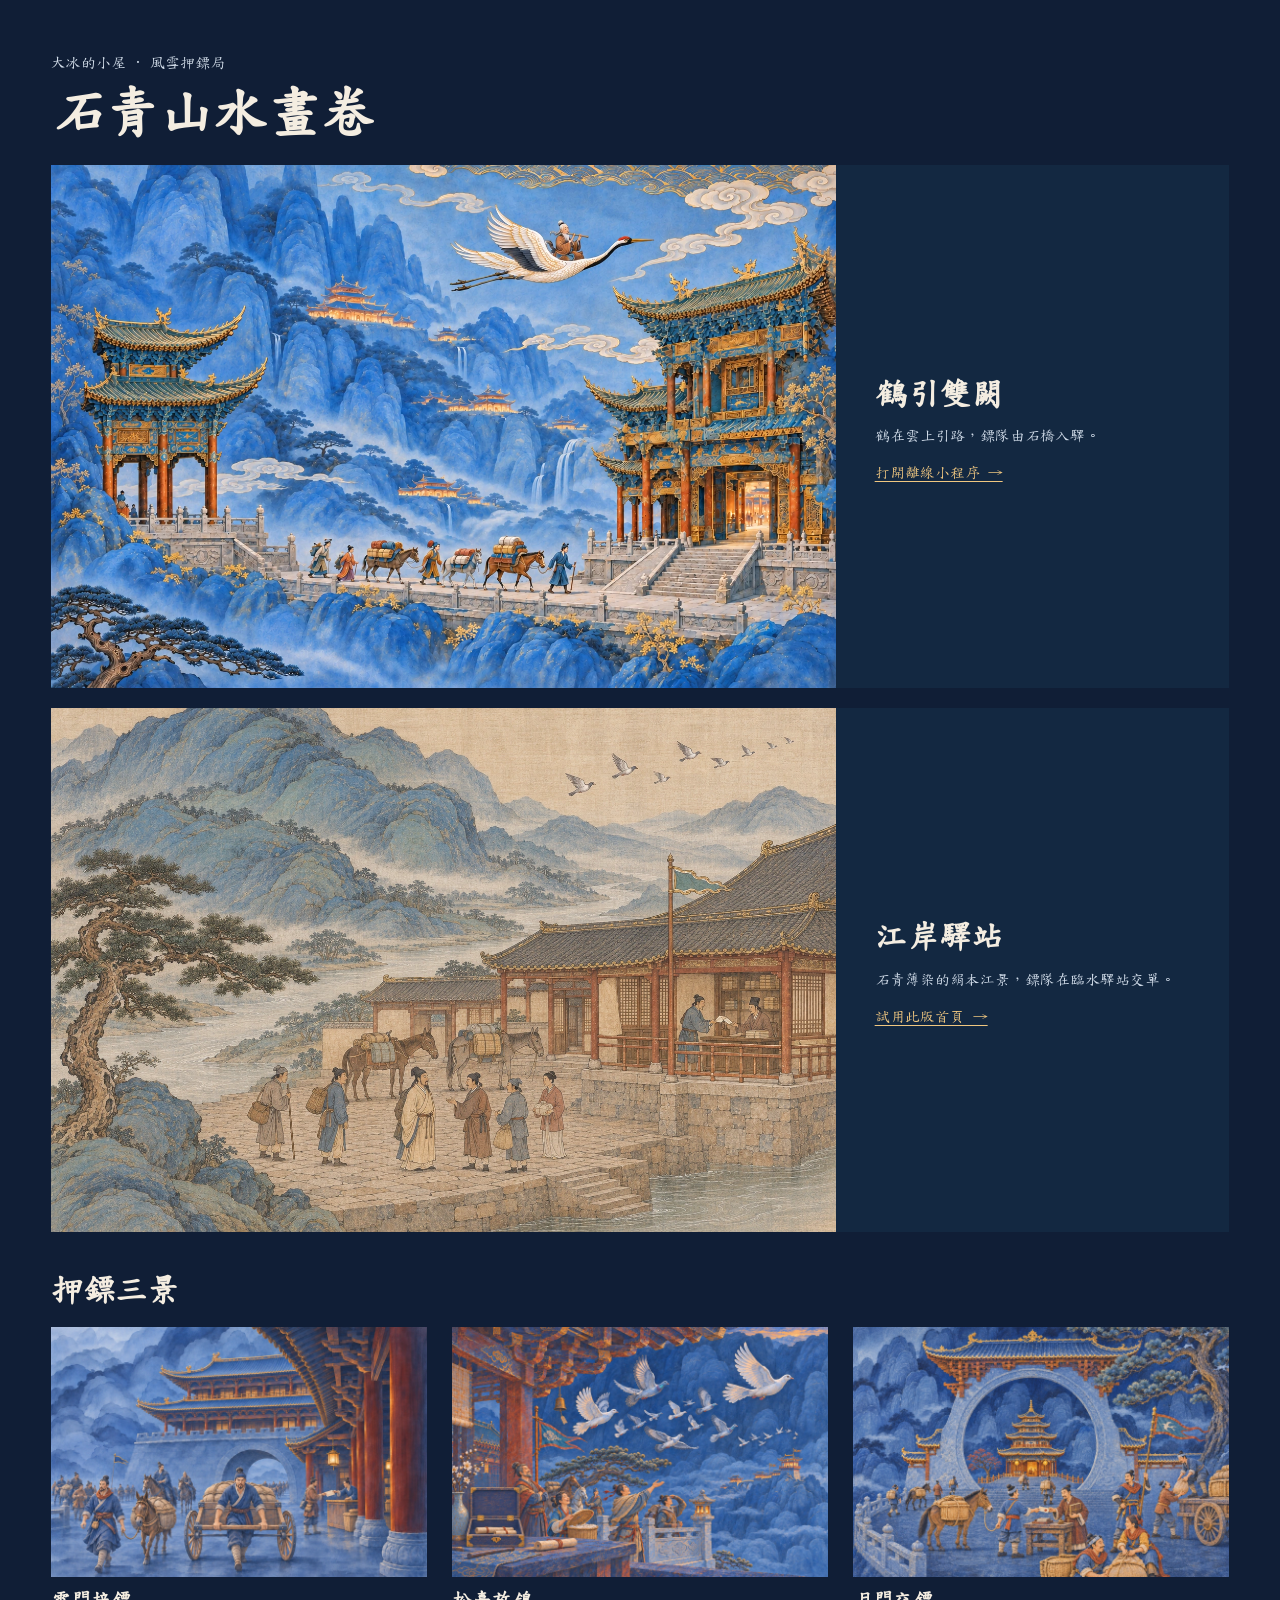
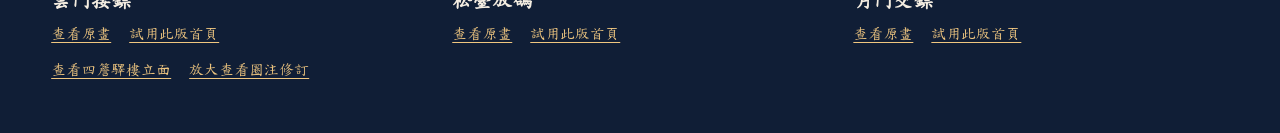
==== 02_小程序原型/视觉选样.html @ 3b7d3f7c "备份风雪押镖局全部项目与交付包" ====
<!doctype html>
<html lang="zh-Hant">
<head>
  <meta charset="utf-8">
  <meta name="viewport" content="width=device-width,initial-scale=1">
  <meta name="theme-color" content="#132841">
  <title>風雪押鏢局 · 石青山水畫卷</title>
  <link rel="icon" href="data:,">
  <link rel="stylesheet" href="assets/fonts/standard-kai.css">
  <link rel="stylesheet" href="css/theme-adapter.css">
  <style>
    * { box-sizing: border-box; }
    body { margin: 0; color: var(--color-text); background: var(--color-stage); font: 15px/1.6 var(--font-body); }
    main { max-width: 1340px; margin: auto; padding: clamp(16px,4vw,54px); }
    h1,h2,h3,p,figure { margin: 0; }
    h1,h2,h3 { font-family: var(--font-display); }
    h1 { font-size: clamp(28px,5vw,54px); line-height: 1.18; }
    h2 { margin-block: 32px 12px; font-size: clamp(23px,3vw,32px); }
    h3 { margin-top: 7px; font-size: 20px; }
    a { color: var(--color-gold); text-underline-offset: 4px; }
    a:focus-visible { outline: 2px solid var(--color-gold); outline-offset: 3px; }
    img { display: block; width: 100%; height: auto; }
    .brand { color: var(--color-stage-muted); margin-bottom: 6px; }
    .cover { margin-top: 20px; display: grid; grid-template-columns: minmax(0, 2fr) minmax(190px, 1fr); align-items: center; background: var(--color-bg); }
    .cover figcaption { padding: clamp(18px,3vw,40px); }
    .cover h2 { margin: 0 0 5px; }
    figcaption p, article p { color: var(--color-secondary); }
    .cover figcaption a { display: inline-block; margin-top: 13px; }
    .choices { display: grid; grid-template-columns: repeat(3,minmax(0,1fr)); gap: clamp(15px,2vw,28px); }
    article img { aspect-ratio: 3/2; }
    .links { display: flex; flex-wrap: wrap; gap: 8px 18px; margin-top: 6px; }
    .details { margin-top: 12px; }
    @media (max-width:720px) {
      .cover,.choices { grid-template-columns: 1fr; }
      .choices { gap: 24px; }
      .cover figcaption { padding: 13px 16px 17px; }
    }
  </style>
</head>
<body><main>
  <header><p class="brand">大冰的小屋 · 風雪押鏢局</p><h1>石青山水畫卷</h1></header>
  <figure class="cover">
    <a href="assets/stone-blue/crane-pass.webp" aria-label="查看鶴引雙闕原畫"><img src="assets/stone-blue/crane-pass.webp" alt="仙人乘鶴吹笛，鏢隊沿有石欄的山道向右行進，穿過青綠描金的雙闕。"></a>
    <figcaption><h2>鶴引雙闕</h2><p>鶴在雲上引路，鏢隊由石橋入驛。</p><a href="index.html">打開離線小程序 →</a></figcaption>
  </figure>
  <figure class="cover">
    <a href="assets/stone-blue/riverside-post.webp" aria-label="查看江岸驛站原畫"><img src="assets/stone-blue/riverside-post.webp" alt="石青群山下，鏢隊與馱騾歇在江岸石坪，驛人隔案交單，群鴿飛過屋頂。"></a>
    <figcaption><h2>江岸驛站</h2><p>石青薄染的絹本江景，鏢隊在臨水驛站交單。</p><a href="index.html?look=d">試用此版首頁 →</a></figcaption>
  </figure>
  <section aria-labelledby="scenes"><h2 id="scenes">押鏢三景</h2>
    <div class="choices">
      <article><a href="assets/stone-blue/caravan.webp"><img src="assets/stone-blue/caravan.webp" alt="雙輪糧車與馱隊經過城門，廊燈下有人交接文書。"></a><h3>雲門接鏢</h3><div class="links"><a href="assets/stone-blue/caravan.webp">查看原畫</a><a href="index.html?look=a">試用此版首頁</a></div></article>
      <article><a href="assets/stone-blue/flock.webp"><img src="assets/stone-blue/flock.webp" alt="松臺旁的驛人放飛成群信鴿，木匣中收著信卷。"></a><h3>松臺放鴿</h3><div class="links"><a href="assets/stone-blue/flock.webp">查看原畫</a><a href="index.html?look=b">試用此版首頁</a></div></article>
      <article><a href="assets/stone-blue/arrival.webp"><img src="assets/stone-blue/arrival.webp" alt="鏢師在石欄內停騾交單，腳伕背貨上階，四簷驛樓敞門收貨。"></a><h3>月門交鏢</h3><div class="links"><a href="assets/stone-blue/arrival.webp">查看原畫</a><a href="index.html?look=c">試用此版首頁</a></div></article>
    </div>
    <div class="links details"><a href="assets/stone-blue/elevation.webp">查看四簷驛樓立面</a><a href="assets/stone-blue/review-details.jpg">放大查看圈注修訂</a></div>
  </section>
</main></body>
</html>
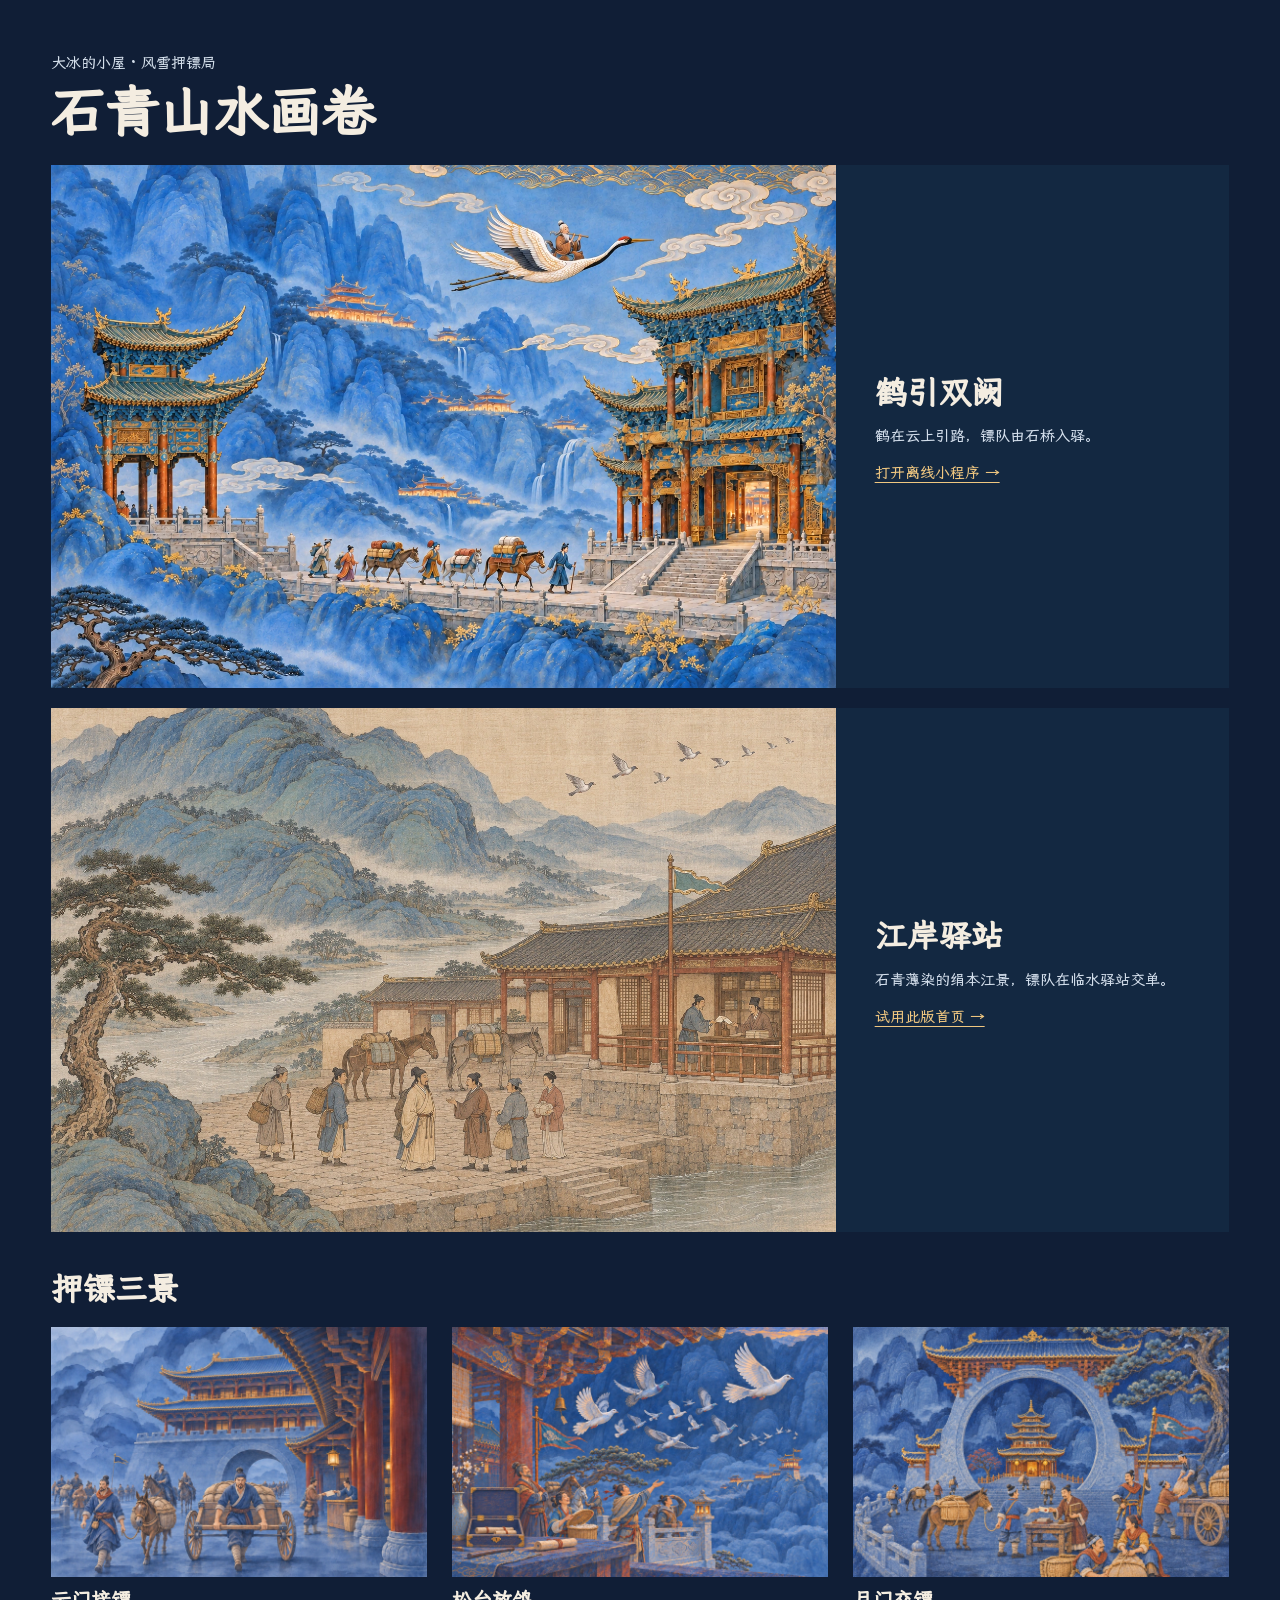
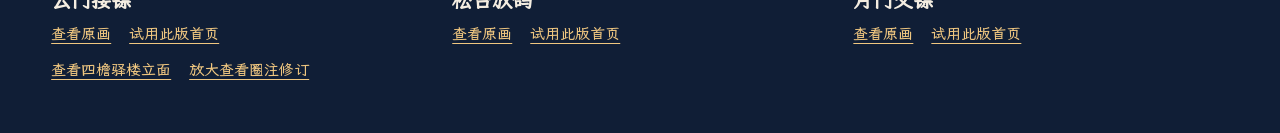
==== commit 3802890a: "同步六城小程序、公共素材新版与飞鸽页面" ====
--- a/02_小程序原型/视觉选样.html
+++ b/02_小程序原型/视觉选样.html
@@ -1,12 +1,12 @@
 <!doctype html>
-<html lang="zh-Hant">
+<html lang="zh-Hans">
 <head>
   <meta charset="utf-8">
   <meta name="viewport" content="width=device-width,initial-scale=1">
   <meta name="theme-color" content="#132841">
-  <title>風雪押鏢局 · 石青山水畫卷</title>
+  <title>风雪押镖局 · 石青山水画卷</title>
   <link rel="icon" href="data:,">
-  <link rel="stylesheet" href="assets/fonts/standard-kai.css">
+  <link rel="stylesheet" href="assets/fonts/kai-sc.css">
   <link rel="stylesheet" href="css/theme-adapter.css">
   <style>
     * { box-sizing: border-box; }
@@ -38,22 +38,22 @@
   </style>
 </head>
 <body><main>
-  <header><p class="brand">大冰的小屋 · 風雪押鏢局</p><h1>石青山水畫卷</h1></header>
+  <header><p class="brand">大冰的小屋 · 风雪押镖局</p><h1>石青山水画卷</h1></header>
   <figure class="cover">
-    <a href="assets/stone-blue/crane-pass.webp" aria-label="查看鶴引雙闕原畫"><img src="assets/stone-blue/crane-pass.webp" alt="仙人乘鶴吹笛，鏢隊沿有石欄的山道向右行進，穿過青綠描金的雙闕。"></a>
-    <figcaption><h2>鶴引雙闕</h2><p>鶴在雲上引路，鏢隊由石橋入驛。</p><a href="index.html">打開離線小程序 →</a></figcaption>
+    <a href="assets/stone-blue/crane-pass.webp" aria-label="查看鹤引双阙原画"><img src="assets/stone-blue/crane-pass.webp" alt="仙人乘鹤吹笛，镖队沿有石栏的山道向右行进，穿过青绿描金的双阙。"></a>
+    <figcaption><h2>鹤引双阙</h2><p>鹤在云上引路，镖队由石桥入驿。</p><a href="index.html">打开离线小程序 →</a></figcaption>
   </figure>
   <figure class="cover">
-    <a href="assets/stone-blue/riverside-post.webp" aria-label="查看江岸驛站原畫"><img src="assets/stone-blue/riverside-post.webp" alt="石青群山下，鏢隊與馱騾歇在江岸石坪，驛人隔案交單，群鴿飛過屋頂。"></a>
-    <figcaption><h2>江岸驛站</h2><p>石青薄染的絹本江景，鏢隊在臨水驛站交單。</p><a href="index.html?look=d">試用此版首頁 →</a></figcaption>
+    <a href="assets/stone-blue/riverside-post.webp" aria-label="查看江岸驿站原画"><img src="assets/stone-blue/riverside-post.webp" alt="石青群山下，镖队与驮骡歇在江岸石坪，驿人隔案交单，群鸽飞过屋顶。"></a>
+    <figcaption><h2>江岸驿站</h2><p>石青薄染的绢本江景，镖队在临水驿站交单。</p><a href="index.html?look=d">试用此版首页 →</a></figcaption>
   </figure>
-  <section aria-labelledby="scenes"><h2 id="scenes">押鏢三景</h2>
+  <section aria-labelledby="scenes"><h2 id="scenes">押镖三景</h2>
     <div class="choices">
-      <article><a href="assets/stone-blue/caravan.webp"><img src="assets/stone-blue/caravan.webp" alt="雙輪糧車與馱隊經過城門，廊燈下有人交接文書。"></a><h3>雲門接鏢</h3><div class="links"><a href="assets/stone-blue/caravan.webp">查看原畫</a><a href="index.html?look=a">試用此版首頁</a></div></article>
-      <article><a href="assets/stone-blue/flock.webp"><img src="assets/stone-blue/flock.webp" alt="松臺旁的驛人放飛成群信鴿，木匣中收著信卷。"></a><h3>松臺放鴿</h3><div class="links"><a href="assets/stone-blue/flock.webp">查看原畫</a><a href="index.html?look=b">試用此版首頁</a></div></article>
-      <article><a href="assets/stone-blue/arrival.webp"><img src="assets/stone-blue/arrival.webp" alt="鏢師在石欄內停騾交單，腳伕背貨上階，四簷驛樓敞門收貨。"></a><h3>月門交鏢</h3><div class="links"><a href="assets/stone-blue/arrival.webp">查看原畫</a><a href="index.html?look=c">試用此版首頁</a></div></article>
+      <article><a href="assets/stone-blue/caravan.webp"><img src="assets/stone-blue/caravan.webp" alt="双轮粮车与驮队经过城门，廊灯下有人交接文书。"></a><h3>云门接镖</h3><div class="links"><a href="assets/stone-blue/caravan.webp">查看原画</a><a href="index.html?look=a">试用此版首页</a></div></article>
+      <article><a href="assets/stone-blue/flock.webp"><img src="assets/stone-blue/flock.webp" alt="松台旁的驿人放飞成群信鸽，木匣中收着信卷。"></a><h3>松台放鸽</h3><div class="links"><a href="assets/stone-blue/flock.webp">查看原画</a><a href="index.html?look=b">试用此版首页</a></div></article>
+      <article><a href="assets/stone-blue/arrival.webp"><img src="assets/stone-blue/arrival.webp" alt="镖师在石栏内停骡交单，脚伕背货上阶，四檐驿楼敞门收货。"></a><h3>月门交镖</h3><div class="links"><a href="assets/stone-blue/arrival.webp">查看原画</a><a href="index.html?look=c">试用此版首页</a></div></article>
     </div>
-    <div class="links details"><a href="assets/stone-blue/elevation.webp">查看四簷驛樓立面</a><a href="assets/stone-blue/review-details.jpg">放大查看圈注修訂</a></div>
+    <div class="links details"><a href="assets/stone-blue/elevation.webp">查看四檐驿楼立面</a><a href="assets/stone-blue/review-details.jpg">放大查看圈注修订</a></div>
   </section>
 </main></body>
 </html>
--- a/02_小程序原型/assets/fonts/kai-sc.css
+++ b/02_小程序原型/assets/fonts/kai-sc.css
@@ -0,0 +1,3 @@
+/* 简体楷体离线字库。授权见 LICENSE.txt。 */
+@font-face { font-family: "Escort Kai SC"; font-style: normal; font-weight: 400; font-display: swap; src: url("[data-uri]